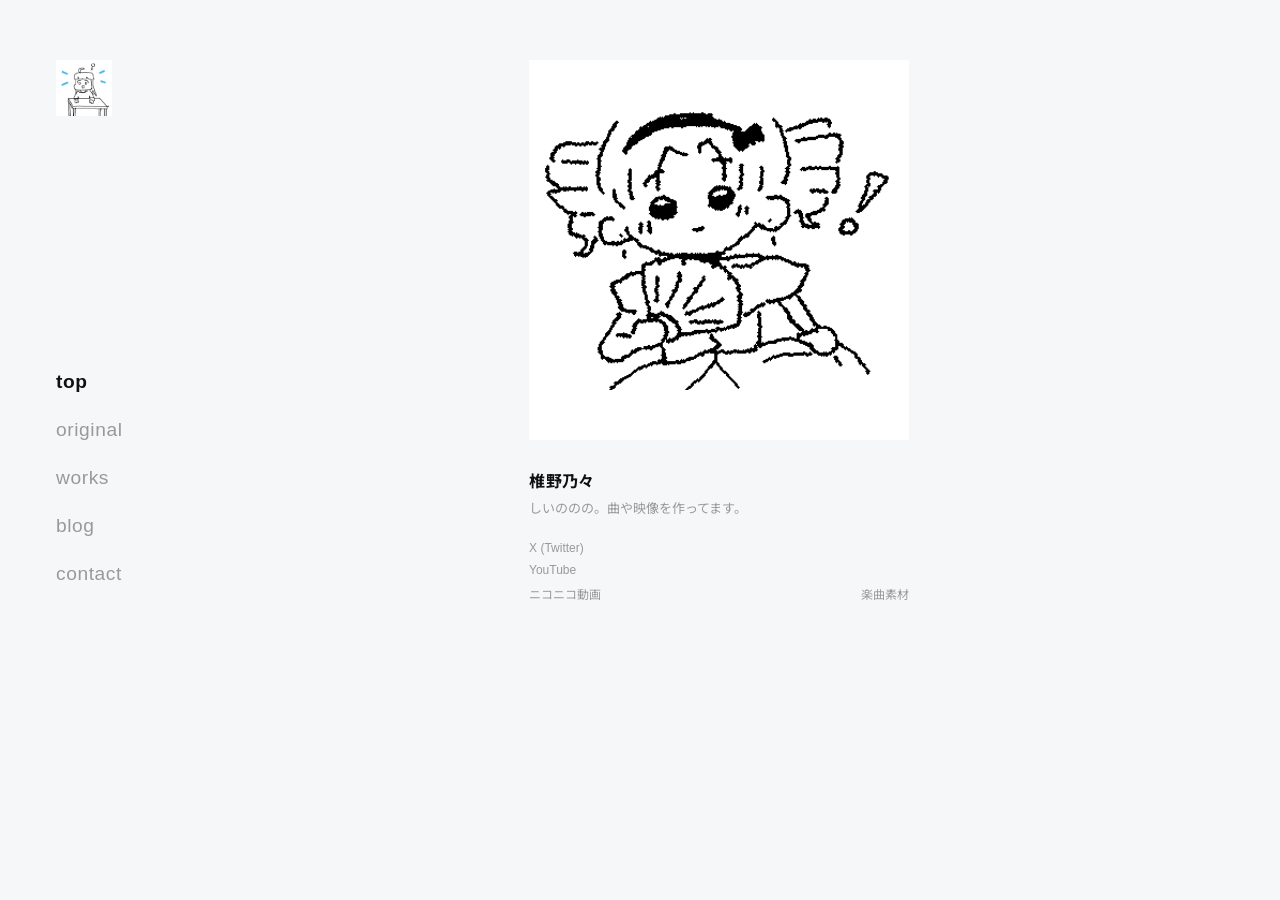
==== index.html @ c0e24e5c "Add files via upload" ====
<!DOCTYPE html>
<html lang="ja">
<head>
<meta charset="UTF-8">
<meta name="viewport" content="width=device-width, initial-scale=1.0">
<title>椎野乃々のウェブサイト</title>
<meta name="description" content="これまでの活動記録をまとめたポートフォリオサイトです。">
<link rel="icon" href="assets/icon.jpg">

<link rel="preconnect" href="https://fonts.googleapis.com">
<link rel="preconnect" href="https://fonts.gstatic.com" crossorigin>
<link href="https://fonts.googleapis.com/css2?family=Noto+Sans+JP:wght@300;400;500;700&display=swap" rel="stylesheet">

<link rel="stylesheet" href="style.css">
</head>
<body class="is-viewing-top">

<!-- ========== モバイル用トップバー ========== -->
<header class="mobile-bar">
  <a href="#" data-panel="top" class="mobile-bar__icon-wrap">
    <img src="assets/icon.jpg" alt="YOUR NAME" class="mobile-bar__icon" onerror="this.remove()">
  </a>
  <div class="mobile-bar__menu-trigger" id="mobileMenuTrigger">
    <span class="mobile-bar__menu-label">menu→</span>
    <button class="mobile-bar__toggle" id="menuToggle" aria-label="メニューを開く" aria-expanded="false">
      <span></span><span></span><span></span>
    </button>
  </div>
</header>

<div class="app">

  <!-- ========== 左ペイン：メニュー（PCでは画面の1/3） ========== -->
  <aside class="nav-pane">
    <div class="nav-pane__brand">
      <a href="#" data-panel="top" class="nav-pane__icon-wrap">
        <img src="assets/icon.jpg" alt="YOUR NAME" class="nav-pane__icon" onerror="this.remove()">
      </a>
    </div>

    <nav aria-label="メインナビゲーション">
      <ul class="nav-pane__list" id="navList">
        <li data-panel="top" class="is-active">
          <a href="#" data-panel="top" class="nav-pane__link">top</a>
        </li>
        <li data-panel="original">
          <div class="nav-pane__row">
            <a href="#" data-section="original" class="nav-pane__link">original</a>
            <ul class="nav-pane__catlist">
              <li><a href="#" class="nav-pane__cat" data-section="original" data-category="mv">mv</a></li>
              <li><a href="#" class="nav-pane__cat" data-section="original" data-category="releases">releases</a></li>
              <li><a href="#" class="nav-pane__cat" data-section="original" data-category="design">design</a></li>
              <li><a href="#" class="nav-pane__cat" data-section="original" data-category="others">others</a></li>
            </ul>
          </div>
        </li>
        <li data-panel="works">
          <div class="nav-pane__row">
            <a href="#" data-section="works" class="nav-pane__link">works</a>
            <ul class="nav-pane__catlist">
              <li><a href="#" class="nav-pane__cat" data-section="works" data-category="video">video</a></li>
              <li><a href="#" class="nav-pane__cat" data-section="works" data-category="music">music</a></li>
              <li><a href="#" class="nav-pane__cat" data-section="works" data-category="design">design</a></li>
              <li><a href="#" class="nav-pane__cat" data-section="works" data-category="others">others</a></li>
            </ul>
          </div>
        </li>
        <li data-panel="blog">
          <a href="#" data-panel="blog" class="nav-pane__link">blog</a>
        </li>
        <li data-panel="contact">
          <a href="#" data-panel="contact" class="nav-pane__link">contact</a>
        </li>
      </ul>
    </nav>

    <div class="nav-scrollbar" id="navScrollbar">
      <div class="nav-scrollbar__thumb" id="navScrollbarThumb"></div>
    </div>
  </aside>

  <!-- ========== 右ペイン：コンテンツ（PCでは画面の2/3） ========== -->
  <main class="view-pane" id="viewPane">

    <!-- ===== TOP ===== -->
    <section class="view is-active" id="view-top">
      <div class="view__inner">
        <a href="#" data-panel="listening" class="hero-image">
          <img src="assets/hero.gif" alt="椎野乃々" onerror="this.remove()">
        </a>
        <p class="hero-name">椎野乃々</p>
        <p class="hero-desc">しいののの。曲や映像を作ってます。</p>
        <ul class="hero-links">
          <li><a href="https://x.com/nonono_rain" target="_blank" rel="noopener">X (Twitter)</a></li>
          <li><a href="https://www.youtube.com/@aimai.5036" target="_blank" rel="noopener">YouTube</a></li>
          <li class="hero-links__pair">
            <a href="https://www.nicovideo.jp/user/123464943" target="_blank" rel="noopener">ニコニコ動画</a>
            <a href="https://drive.google.com/drive/folders/14TiNCbeLsuGgeU9SYpYMtmS-5s3uT9EH?usp=drive_link" target="_blank" rel="noopener">楽曲素材</a>
          </li>
        </ul>
      </div>
    </section>

    <!-- ===== LISTENING（アイコンクリックで表示。4曲がPC・スマホどちらも1画面に収まるレイアウト） ===== -->
    <section class="view" id="view-listening">
      <div class="view__inner">
        <a href="#" data-panel="top" class="view__back">← back</a>
        <h2 class="listening-title">( ´ー`).｡oO（わたしを構成する音楽たち）</h2>
        <div class="listening-grid" id="listeningGrid"><!-- JSで生成 --></div>
      </div>
    </section>

    <!-- ===== ORIGINAL（作品詳細。クリックした作品の内容をJSで差し込む） ===== -->
    <section class="view" id="view-original-detail" data-nav-group="original">
      <div class="view__inner">
        <a href="#" data-panel="original-category" class="view__back">← back</a>
        <div class="detail-thumb" id="originalDetailMedia"><!-- JSがiframeを挿入 --></div>
        <h2 class="view__title detail-title" id="originalDetailTitle"></h2>
        <p class="view__desc" id="originalDetailBody"></p>
      </div>
    </section>

    <!-- ===== ORIGINAL（カテゴリ別一覧。JSでカテゴリごとに内容を差し込む） ===== -->
    <section class="view" id="view-original-category" data-nav-group="original">
      <div class="view__inner">
        <header class="view__head">
          <span class="view__eyebrow">Original - 自主制作</span>
          <h2 class="view__title" id="originalCategoryLabel"></h2>
        </header>
        <div class="thumb-grid" id="originalCategoryGrid"><!-- JSで生成 --></div>
      </div>
    </section>

    <!-- ===== WORKS（作品詳細。クリックした作品の内容をJSで差し込む） ===== -->
    <section class="view" id="view-work-detail" data-nav-group="works">
      <div class="view__inner">
        <a href="#" data-panel="works-category" class="view__back">← back</a>
        <div class="detail-thumb" id="workDetailMedia"><!-- JSが画像またはiframeを挿入 --></div>
        <h2 class="view__title detail-title" id="workDetailTitle"></h2>
        <p class="view__desc" id="workDetailBody"></p>
      </div>
    </section>

    <!-- ===== WORKS（カテゴリ別一覧。JSでカテゴリごとに内容を差し込む） ===== -->
    <section class="view" id="view-works-category" data-nav-group="works">
      <div class="view__inner">
        <header class="view__head">
          <span class="view__eyebrow">Works - ご依頼での制作</span>
          <h2 class="view__title" id="worksCategoryLabel"></h2>
        </header>
        <div class="thumb-grid" id="worksCategoryGrid"><!-- JSで生成 --></div>
      </div>
    </section>

    <!-- ===== BLOG ===== -->
    <section class="view" id="view-blog">
      <div class="view__inner">
        <header class="view__head">
          <span class="view__eyebrow">Blog - 意味があったりなかったり</span>
          <h2 class="view__title">blog</h2>
        </header>
        <ul class="blog-list" id="blogList"><!-- JSで生成（新しい順） --></ul>
      </div>
    </section>

    <!-- ===== BLOG（記事詳細。クリックした記事の内容をJSで差し込む） ===== -->
    <section class="view" id="view-blog-detail" data-nav-group="blog">
      <div class="view__inner">
        <a href="#" data-panel="blog" class="view__back">← back</a>
        <span class="view__eyebrow" id="blogDetailDate"></span>
        <h2 class="view__title" id="blogDetailTitle"></h2>
        <p class="view__desc" id="blogDetailBody"></p>
      </div>
    </section>

    <!-- ===== CONTACT ===== -->
    <section class="view" id="view-contact">
      <div class="view__inner">
        <header class="view__head">
          <span class="view__eyebrow">Contact - 連絡</span>
          <h2 class="view__title">contact</h2>
          <p class="view__desc">ご依頼・お問い合わせなど、こちらよりお気軽にご連絡ください！</p>
        </header>
        <a href="mailto:nonono.rain22@gmail.com" class="contact-email">nonono.rain22@gmail.com</a>
        <ul class="contact-social">
          <li><a href="https://x.com/nonono_rain" target="_blank" rel="noopener">X (Twitter) のDMでも可</a></li>
        </ul>
        <div class="contact-image">
          <img src="assets/contact.gif" alt="" onerror="this.parentElement.remove()">
        </div>
          <p class="view__desc">「おててやわらかカニ キーホルダー」</p>
      </div>
    </section>

  </main>
</div>

<!-- ===== ORIGINAL「design」カテゴリ用ライトボックス ===== -->
<div class="design-lightbox" id="designLightbox" aria-hidden="true">
  <div class="design-lightbox__backdrop" id="designLightboxBackdrop"></div>
  <button class="design-lightbox__close" id="designLightboxClose" aria-label="閉じる">&times;</button>
  <button class="design-lightbox__arrow design-lightbox__arrow--prev" id="lightboxPrev" aria-label="前の画像">&lt;</button>
  <div class="design-lightbox__box">
    <div class="design-lightbox__img-wrap" id="designLightboxImgWrap">
      <img class="design-lightbox__img" id="designLightboxImg" src="" alt="">
    </div>
    <p class="design-lightbox__title" id="designLightboxTitle"></p>
  </div>
  <button class="design-lightbox__arrow design-lightbox__arrow--next" id="lightboxNext" aria-label="次の画像">&gt;</button>
</div>

<canvas id="cursorTrail"></canvas>

<script src="script.js"></script>
</body>
</html>
---- style.css ----
/* =====================================================
   DESIGN TOKENS
   ===================================================== */
:root{
  --black:  #111111;
  --white:  #F6F7F8;
  --gray:   #999999;
  --line:   #e4e4e4;

  --font-family:  "Helvetica Neue", Helvetica, Arial, "Noto Sans JP", sans-serif;
  --font-mono:    var(--font-family);
  --font-display: var(--font-family);
  --font-body:    var(--font-family);

  --nav-w: 33.3333%;
  --ease: cubic-bezier(.22,.61,.36,1);
}

*, *::before, *::after{ box-sizing: border-box; }

html, body{
  height: 100%;
  margin: 0;
  overflow: hidden; /* ページ全体のスクロールバーを出さない */
}

body{
  font-family: var(--font-body);
  background: var(--white);
  color: var(--black);
  -webkit-font-smoothing: antialiased;
}

a{ color: inherit; text-decoration: none; }
ul{ list-style: none; margin:0; padding:0; }
h1,h2,h3,p{ margin:0; }
img{ max-width:100%; display:block; }
button{ font-family: inherit; }

::selection{ background: var(--black); color: var(--white); }

.nav-pane, .view-pane{
  scrollbar-width: none;
  -ms-overflow-style: none;
}
.nav-pane::-webkit-scrollbar,
.view-pane::-webkit-scrollbar{ display:none; }

/* =====================================================
   全体レイアウト（PC: 左1/3メニュー・右2/3コンテンツ）
   ===================================================== */
.app{
  display:flex;
  height: 100vh;   /* 古いブラウザ向けの保険 */
  height: 100dvh;  /* ブラウザのバー分を差し引いた「実際に見える高さ」 */
  width: 100vw;
}

/* ---- 左ペイン：メニュー ---- */
.nav-pane{
  position: relative;
  width: var(--nav-w);
  height: 100%;
  flex-shrink: 0;
  padding: 60px 56px;
  display:flex;
  flex-direction:column;
  overflow-y: auto;
}
.nav-pane__brand{ flex-shrink: 0; }
.nav-pane nav{
  flex: 1;
  min-height: 0;
  display:flex;
  align-items: safe center; /* 縦の余白が足りないときは上寄せになり、アイコンと重ならないようにする */
}

.nav-pane__icon-wrap{
  display: block;
  width: 56px;
  height: 56px;
  background: #f2f2f2;
  overflow: hidden;
}
.nav-pane__icon{
  width:100%; height:100%; object-fit:cover; display:block;
}

.nav-pane__list{ display:flex; flex-direction:column; gap: 6px; }
.nav-pane__row{ display:flex; align-items:flex-start; gap: 52px; }
.nav-pane__link{
  display:inline-block;
  flex-shrink: 0;
  padding: 10px 0;
  font-size: clamp(17px, 1.5vw, 21px);
  letter-spacing:.03em;
  color: var(--gray);
  text-transform: lowercase;
  transition: color .2s var(--ease);
}
.nav-pane__list li:hover .nav-pane__link{ color: var(--black); }
.nav-pane__list li.is-active .nav-pane__link{
  color: var(--black);
  font-weight:700;
}

/* カテゴリ一覧（ORIGINAL・WORKS）：メニュータイトルと同じ文字サイズ、スクロールなし */
.nav-pane__catlist{
  display:none;
  flex: 1;
  min-width: 0;
}
.nav-pane__list li.is-active .nav-pane__catlist{ display:block; }
.nav-pane__cat{
  display:block;
  padding: 4px 0;
  font-size: clamp(17px, 1.5vw, 21px);
  letter-spacing:.03em;
  color: var(--gray);
  text-transform: lowercase;
  transition: color .2s var(--ease);
}
.nav-pane__cat:hover{ color: var(--black); }
.nav-pane__cat.is-active{ color: var(--black); font-weight:700; }

/* ---- 右ペイン：コンテンツ ---- */
.view-pane{
  width: calc(100% - var(--nav-w));
  height: 100%;
  overflow-y: auto;
}

.view{
  display:none;
  min-height: 100%;
  padding: 60px 8vw 100px;
}
.view.is-active{ display:block; }
#view-top.is-active{ display:flex; align-items:flex-start; }

.view__inner{ width:100%; max-width: 640px; }

.view__head{ margin-bottom: 64px; max-width: 560px; }
.view__eyebrow{
  font-size: 14px;
  letter-spacing: .1em;
  color: var(--gray);
  margin-bottom: 16px;
  display:block;
}
.view__title{
  font-weight: 700;
  font-size: clamp(30px, 3.4vw, 44px);
  letter-spacing: .06em;
  line-height: 1;
  margin-bottom: 0;
}
/* ORIGINAL・WORKSの詳細ページ：作品タイトルは長くなりがちなので少し小さくする */
.detail-title{
  font-size: clamp(20px, 2.4vw, 28px);
  line-height: 1.3;
}
.view__desc{
  font-size: 13px;
  line-height: 2;
  color: var(--gray);
  max-width: 440px;
}

/* =====================================================
   MOBILE TOP BAR + オーバーレイメニュー
   ===================================================== */
.mobile-bar{
  display:none;
  position: fixed;
  top:0; left:0; right:0;
  height: 56px;
  background: var(--white);
  border-bottom: 1px solid var(--line);
  align-items:center;
  justify-content: space-between;
  padding: 0 20px;
  z-index: 200;
}
.mobile-bar__icon-wrap{
  display: block;
  width: 32px;
  height: 32px;
  background: #f2f2f2;
  overflow: hidden;
}
.mobile-bar__icon{ width:100%; height:100%; object-fit:cover; display:block; }
.mobile-bar__menu-trigger{
  display:flex;
  align-items:center;
  gap: 8px;
  cursor: pointer;
}
.mobile-bar__menu-label{
  font-family: var(--font-family);
  font-size: 14px;
  letter-spacing:.05em;
  color: var(--black);
}
.nav-open .mobile-bar__menu-label{ display:none; }
.mobile-bar__toggle{
  width:24px; height:16px;
  background:none; border:none;
  position:relative;
  cursor:pointer;
  padding:0;
}
.mobile-bar__toggle span{
  position:absolute; left:0; right:0;
  height:1px; background: var(--black);
  transition: transform .25s var(--ease), opacity .25s var(--ease);
}
.mobile-bar__toggle span:nth-child(1){ top:0; }
.mobile-bar__toggle span:nth-child(2){ top:7px; }
.mobile-bar__toggle span:nth-child(3){ top:14px; }
/* ハンバーガーの見た目(3本線⇔×)はCSSのクラスではなく、
   script.js側で直接style指定して切り替えます（表示のズレを防ぐため） */

.mobile-nav{
  position: fixed;
  top:56px; left:0; right:0; bottom:0;
  background: var(--white);
  transform: translateY(-110%);
  transition: transform .3s var(--ease);
  z-index: 150;
  display:flex;
  flex-direction:column;
  padding: 40px 8vw;
  gap: 6px;
  overflow-y:auto;
}
.nav-open .mobile-nav{ transform: translateY(0); }
.mobile-nav a{
  font-weight:700;
  font-size: 20px;
  letter-spacing:.04em;
  padding: 16px 0;
  border-bottom: 1px solid var(--line);
  text-transform: lowercase;
}
.mobile-nav__group{ border-bottom: 1px solid var(--line); }
.mobile-nav__group .nav-pane__link{
  display:block;
  font-weight:700;
  font-size: 20px;
  letter-spacing:.04em;
  padding: 16px 0 8px;
  color: var(--black);
}
.mobile-nav__cats{
  display:flex;
  flex-direction:column;
  gap:2px;
  padding-bottom: 16px;
}
.mobile-nav__cats .nav-pane__cat{
  font-size: 15px;
  padding: 6px 0 6px 16px;
  color: var(--gray);
}

/* =====================================================
   TOP
   ===================================================== */
.hero-image{
  display: block;
  width: 100%;
  max-width: 380px;
  aspect-ratio: 1 / 1;
  background: #FFFFFF;
  overflow: hidden;
  margin-bottom: 28px;
  cursor: pointer;
}
.hero-image img{
  width:100%; height:100%; object-fit: contain; display:block;
}
.hero-name{
  font-weight:700;
  font-size: 16px;
  letter-spacing:.03em;
  margin-bottom: 6px;
}
.hero-desc{
  font-size: 13px;
  color: var(--gray);
}
.hero-links{
  display:flex;
  flex-direction:column;
  gap: 8px;
  margin-top: 24px;
  max-width: 380px; /* hero-imageのmax-widthと合わせて右端をそろえる */
  font-size: 12px;
  color: var(--gray);
}
.hero-links a{ transition: color .2s var(--ease); }
.hero-links a:hover{ color: var(--black); }
.hero-links__pair{
  display:flex;
  justify-content: space-between;
}

/* =====================================================
   LISTENING（アイコンをクリックした時のページ）
   4曲とも正方形のサムネイルで、2列に並べる（他のページと同じ、通常のスクロール）
   ===================================================== */
.listening-title{
  font-weight: 700;
  font-size: clamp(18px, 2vw, 26px);
  letter-spacing: .06em;
  line-height: 1.3;
  margin-bottom: 32px;
}
.listening-grid{
  display:flex;
  flex-direction:column;
  gap: 20px;
}
.listening-row{
  display:flex;
  gap: 20px;
}
.listening-item{
  cursor:pointer;
  flex: 1;
  min-width: 0; /* 中身のサイズで勝手に広がり、正方形がズレるのを防ぐ */
}
.listening-item__thumb{
  width:100%;
  aspect-ratio: 1 / 1; /* 4曲とも常に正方形 */
  position:relative;
  overflow:hidden;
  background: #f2f2f2;
}
.listening-item__thumb img,
.listening-item__thumb iframe{
  width:100%; height:100%; object-fit:cover; border:0; display:block;
}
.listening-item__play{ position:absolute; inset:0; display:flex; align-items:center; justify-content:center; }
.listening-item__play::before{
  content:"";
  width:34px; height:34px;
  border-radius:50%;
  border:1px solid var(--white);
  opacity:0;
  transition: opacity .2s var(--ease);
}
.listening-item__play::after{
  content:"";
  position:absolute;
  border-style: solid;
  border-width: 6px 0 6px 9px;
  border-color: transparent transparent transparent var(--white);
  opacity:0;
  transition: opacity .2s var(--ease);
  transform: translateX(2px);
}
.listening-item:hover .listening-item__play::before,
.listening-item:hover .listening-item__play::after{ opacity:1; }
.listening-item__title{
  margin-top: 8px;
  font-size: 12px;
  font-weight:700;
  overflow:hidden;
  text-overflow:ellipsis;
  white-space:nowrap;
}

/* =====================================================
   ORIGINAL / WORKS 詳細・カテゴリビューの「戻る」リンク
   ===================================================== */
.view__back{
  display:inline-block;
  font-size: 15px;
  color: var(--gray);
  margin-bottom: 40px;
  transition: color .2s var(--ease);
}
.view__back:hover{ color: var(--black); }

/* =====================================================
   THUMB LIST（ORIGINAL・WORKS共通：サムネイルが縦に並ぶ一覧・枠なし）
   ===================================================== */
.thumb-grid{ display:flex; flex-direction:column; gap: 44px; }
.thumb-item{ display:block; cursor:pointer; }
.thumb-item__thumb{
  width:100%;
  aspect-ratio: 16/9;
  overflow:hidden;
  background: var(--white); /* 余白部分もページの背景色と同じにする */
  margin-bottom: 14px;
}
.thumb-item__thumb img{
  width:100%; height:100%; object-fit: contain; display:block;
  transition: opacity .25s var(--ease);
}
.thumb-item:hover .thumb-item__thumb img{ opacity:.85; }
.thumb-item__title{ font-weight:700; font-size: 14px; margin-bottom: 6px; }
.thumb-item__row{
  display:flex;
  justify-content: space-between;
  align-items: baseline;
  gap: 16px;
}
.thumb-item__desc{ font-size: 12px; line-height: 1.8; color: var(--gray); }
.thumb-item__date{
  font-size: 11px;
  color: var(--gray);
  flex-shrink: 0;
  white-space: nowrap;
}

/* =====================================================
   ORIGINAL / WORKS 詳細ビュー
   ===================================================== */
.detail-thumb{
  width:100%;
  aspect-ratio: 16/9; /* 正方形の画像でも、横長(16:9)のときと同じくらいの高さに揃える */
  overflow:hidden;
  background: var(--white); /* 余白部分もページの背景色と同じにする */
  margin-bottom: 32px;
}
.detail-thumb img{ width:100%; height:100%; object-fit: contain; display:block; }
.detail-thumb iframe{ width:100%; height:100%; border:0; display:block; }

/* =====================================================
   BLOG
   ===================================================== */
.blog-list{ border-top: 1px solid var(--line); }
.blog-item{
  border-bottom: 1px solid var(--line);
  padding: 22px 0;
  cursor: pointer;
  display:grid;
  grid-template-columns: 90px 1fr;
  align-items:center;
  gap: 20px;
  transition: opacity .2s var(--ease);
}
.blog-item:hover{ opacity:.6; }
.blog-item__date{ font-size: 11px; color: var(--gray); }
.blog-item__body{ min-width:0; }
.blog-item__title{ font-weight:700; font-size: 14px; margin-bottom: 6px; }
.blog-item__excerpt{
  font-size: 12px; color: var(--gray); line-height:1.7;
  overflow:hidden; text-overflow:ellipsis; white-space:nowrap;
}

/* =====================================================
   CONTACT
   ===================================================== */
.contact-email{
  display:inline-block;
  font-size: clamp(18px, 2.6vw, 23px);
  border-bottom: 1px solid var(--black);
  padding-bottom: 6px;
  margin-bottom: 40px;
  transition: color .2s var(--ease);
}
.contact-email:hover{ color: var(--gray); }
.contact-social{
  display:flex; gap: 20px; flex-wrap: wrap;
  font-size: 12px;
  color: var(--gray);
  margin-bottom: 60px;
}
.contact-social a{ transition: color .2s var(--ease); }
.contact-social a:hover{ color: var(--black); }
.contact-image{
  width: 100%;
  max-width: 320px;
  margin-bottom: 10px;
}
.contact-image img{
  width:100%; height:auto; display:block;
}
/* =====================================================
   FOCUS
   ===================================================== */
a:focus-visible, button:focus-visible{
  outline: 1px solid var(--black);
  outline-offset: 3px;
}

/* =====================================================
   カーソル追従の点線
   ===================================================== */
#cursorTrail{
  position: fixed;
  inset: 0;
  width: 100%;
  height: 100%;
  pointer-events: none;
  z-index: 9999;
}

/* =====================================================
   左メニュー右端のミニスクロールバー（右側コンテンツを素早くスクロールする用）
   道（トラック）は透明のまま、正方形のつまみだけを表示する
   ===================================================== */
.nav-scrollbar{
  display:none;
  position:absolute;
  right: 14px;
  width: 40px;
  z-index: 10;
  /* top・heightはJSで「topの項目〜contactの項目」の実際の位置に合わせて設定します */
}
.nav-scrollbar.is-visible{ display:block; }
.nav-scrollbar__thumb{
  position:absolute;
  top:0;
  left:0;
  width:40px;
  height:40px;
  background: #F8ABA6;
  cursor: grab;
  touch-action: none; /* 指でドラッグしたときにページ側がスクロールしてしまわないようにする */
}
.nav-scrollbar__thumb:active{ cursor: grabbing; }

/* =====================================================
   ORIGINAL「design」カテゴリ用ライトボックス
   ・矢印と閉じるボタンは画像サイズに関係なく常に同じ位置（position:fixed）
   ・画像にカーソルを合わせて動かすと、その位置を中心に拡大表示される
   ===================================================== */
.design-lightbox{
  display:none;
  position: fixed;
  inset: 0;
  z-index: 2000;
  align-items: center;
  justify-content: center;
}
.design-lightbox.is-open{ display:flex; }
.design-lightbox__backdrop{
  position: absolute;
  inset: 0;
  background: rgba(17,17,17,.85);
}
.design-lightbox__box{
  position: relative;
  z-index: 1;
  width: min(760px, 78vw);
  display:flex;
  flex-direction: column;
  align-items: center;
}
.design-lightbox__img-wrap{
  width: 100%;
  height: 80vh;
  overflow: visible; /* 拡大した画像が枠の外(画面いっぱい)まで見えるようにする */
  cursor: zoom-in;
}
.design-lightbox__img{
  width: 100%;
  height: 100%;
  object-fit: contain; /* 画像全体を切り取らずに表示する（枠の背景は透明なので余白も目立たない） */
  display:block;
  transition: opacity .15s ease, transform .1s ease;
  transform-origin: center center;
}
.design-lightbox__title{
  margin-top: 14px;
  color: var(--white);
  font-size: 13px;
  text-align:center;
}

/* 閉じるボタン：常に画面左上の同じ位置（画像サイズに影響されない） */
.design-lightbox__close{
  position: fixed;
  top: 24px;
  left: 24px;
  z-index: 3;
  background:none;
  border:none;
  color: var(--white);
  font-size: 40px;
  line-height: 1;
  cursor:pointer;
}

/* 矢印：常に画面の同じ左右位置（画像サイズに影響されない）。
   拡大した画像の上に来ても見えるよう、半透明の黒い四角を背景に敷く */
.design-lightbox__arrow{
  position: fixed;
  top: 50%;
  transform: translateY(-50%);
  z-index: 3;
  background: rgba(0,0,0,.4);
  border:none;
  color: var(--white);
  font-size: 40px;
  font-weight: 700;
  padding: 16px 20px;
  cursor:pointer;
  transition: background .2s var(--ease);
}
.design-lightbox__arrow--prev{ left: 24px; }
.design-lightbox__arrow--next{ right: 24px; }
.design-lightbox__arrow:hover{ background: rgba(0,0,0,.6); }

/* =====================================================
   RESPONSIVE
   ===================================================== */
@media (max-width: 900px) and (orientation: portrait), (max-height: 500px) and (orientation: landscape){
  html, body{ overflow: auto; height: auto; }
  .nav-pane{ display:none; }
  .app{ display:block; height:auto; }
  .view-pane{ width:100%; height:auto; border-left:none; }
  .view{
    min-height: calc(100vh - 56px);  /* 古いブラウザ向けの保険 */
    min-height: calc(100dvh - 56px);
    padding: 90px 6vw 70px;
  }
  #view-top.is-active{ display:block; padding-top: 80px; }
  .mobile-bar{ display:flex; }
  .blog-item{ grid-template-columns: 1fr; gap:6px; }
  .listening-row{
    gap: 20px; /* 中央付近(左上・右下の頂点)が窮屈にならないよう、余白自体を少し広げる */
    align-items: flex-start; /* 基本は上端に揃える（2番目のサムネイルはこのまま） */
  }
  /* 2番目・3番目のサムネイルだけ少し小さくする（横スクロールなしで4つとも収まるように）。
     同じ段の中でぴったり隣り合うよう、余白ではなく比率(flex)で幅を分け合う */
  .listening-item--small{ flex: 0.7; }
  /* 3番目(下段の左)だけは、隣の4番目(大)の下端に揃える */
  .listening-row:nth-child(2) .listening-item--small{ align-self: flex-end; }
  .view__inner{ margin: 0 auto; } /* コンテンツが画面幅より狭いときは中央に揃える（左寄りにならないように） */

  /* ライトボックス：スマホでは矢印・閉じるボタンの余白を詰めて画像を広く見せる */
  .design-lightbox__arrow{ padding: 8px; font-size: 26px; }
  .design-lightbox__arrow--prev{ left: 8px; }
  .design-lightbox__arrow--next{ right: 8px; }
  .design-lightbox__close{ top: 12px; left: 12px; font-size: 32px; }
  .design-lightbox__box{ width: 86vw; }
  .design-lightbox__img-wrap{ height: 70vh; }

  /* TOPを表示しているときだけ「menu→」の文字がやわらかく点滅する（3秒に1回）
     ※ハンバーガーアイコンの親要素ごと動かすと、一部のスマホブラウザで
       アイコンの表示が更新されなくなる不具合が起きるため、文字だけを動かす */
  body.is-viewing-top .mobile-bar__menu-label{
    animation: menuTriggerPulse 3s ease-in-out infinite;
  }
}

@keyframes menuTriggerPulse{
  0%, 80%, 100%{ opacity: 1; }
  15%{ opacity: .20; }
}
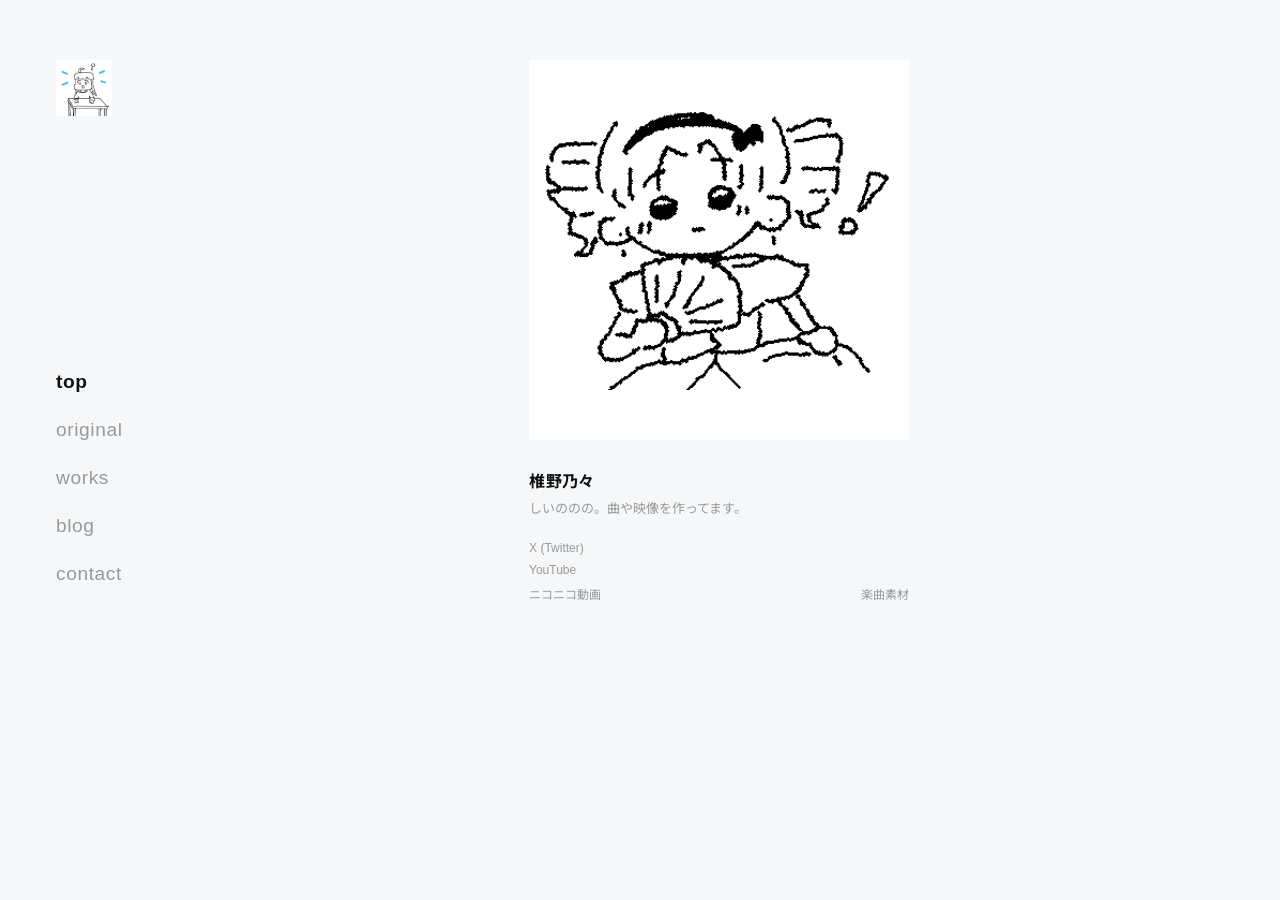
==== commit 42f3c2a7: "Add files via upload" ====
--- a/index.html
+++ b/index.html
@@ -105,7 +105,7 @@
     <section class="view" id="view-listening">
       <div class="view__inner">
         <a href="#" data-panel="top" class="view__back">← back</a>
-        <h2 class="listening-title">( ´ー`).｡oO（わたしを構成する音楽たち）</h2>
+        <h2 class="listening-title">( ´ー`).｡oO（わたしを構成する音楽）</h2>
         <div class="listening-grid" id="listeningGrid"><!-- JSで生成 --></div>
       </div>
     </section>
--- a/style.css
+++ b/style.css
@@ -629,7 +629,7 @@
   }
   /* 2番目・3番目のサムネイルだけ少し小さくする（横スクロールなしで4つとも収まるように）。
      同じ段の中でぴったり隣り合うよう、余白ではなく比率(flex)で幅を分け合う */
-  .listening-item--small{ flex: 0.7; }
+  .listening-item--small{ flex: 0.6; }
   /* 3番目(下段の左)だけは、隣の4番目(大)の下端に揃える */
   .listening-row:nth-child(2) .listening-item--small{ align-self: flex-end; }
   .view__inner{ margin: 0 auto; } /* コンテンツが画面幅より狭いときは中央に揃える（左寄りにならないように） */
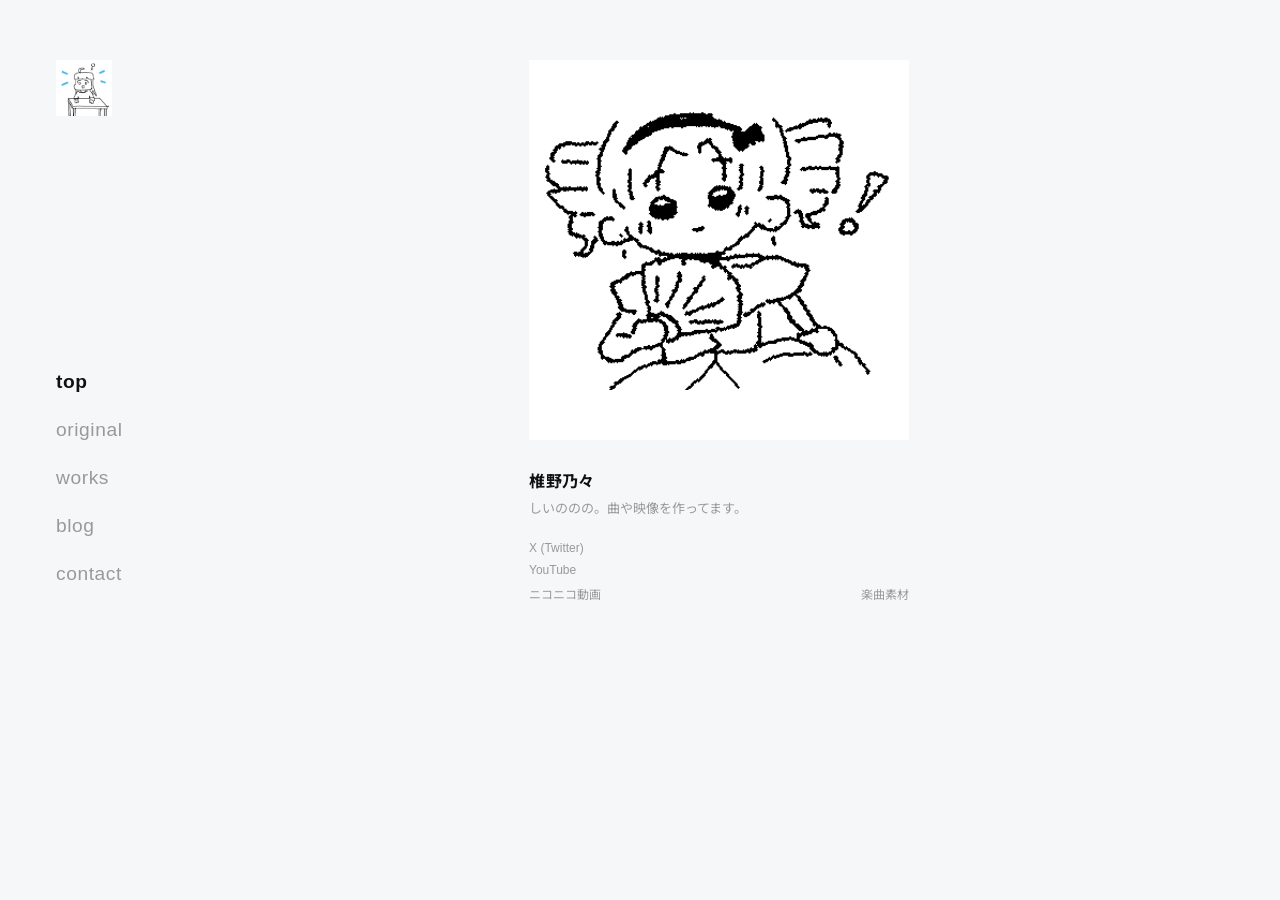
==== commit 00743e7c: "Add files via upload" ====
--- a/index.html
+++ b/index.html
@@ -12,6 +12,8 @@
 <link href="https://fonts.googleapis.com/css2?family=Noto+Sans+JP:wght@300;400;500;700&display=swap" rel="stylesheet">
 
 <link rel="stylesheet" href="style.css">
+<script src="https://cdn.jsdelivr.net/npm/marked/marked.min.js"></script>
+<script async src="https://platform.twitter.com/widgets.js" charset="utf-8"></script>
 </head>
 <body class="is-viewing-top">
 
@@ -116,7 +118,7 @@
         <a href="#" data-panel="original-category" class="view__back">← back</a>
         <div class="detail-thumb" id="originalDetailMedia"><!-- JSがiframeを挿入 --></div>
         <h2 class="view__title detail-title" id="originalDetailTitle"></h2>
-        <p class="view__desc" id="originalDetailBody"></p>
+        <div class="view__desc" id="originalDetailBody"></div>
       </div>
     </section>
 
@@ -137,7 +139,7 @@
         <a href="#" data-panel="works-category" class="view__back">← back</a>
         <div class="detail-thumb" id="workDetailMedia"><!-- JSが画像またはiframeを挿入 --></div>
         <h2 class="view__title detail-title" id="workDetailTitle"></h2>
-        <p class="view__desc" id="workDetailBody"></p>
+        <div class="view__desc" id="workDetailBody"></div>
       </div>
     </section>
 
--- a/style.css
+++ b/style.css
@@ -165,6 +165,51 @@
   line-height: 2;
   color: var(--gray);
   max-width: 440px;
+}
+/* ===== Decap CMSで編集する本文まわりのスタイル ===== */
+/* アーティスト名と本文の間隔 */
+.detail-artist{
+  margin-bottom: 24px;
+}
+/* 本文の文字サイズを少し大きく */
+.view__desc p{
+  font-size: 15px;
+  line-height: 1.9;
+}
+/* 本文中のリンクは水色・下線で表示 */
+.view__desc a{
+  color: #6ec3ff;
+  text-decoration: underline;
+  word-break: break-all;
+}
+.view__desc a:hover{
+  opacity: .8;
+}
+/* 見出し */
+.view__desc h2, .view__desc h3{
+  margin-top: 28px;
+  margin-bottom: 12px;
+  line-height: 1.4;
+}
+/* 画像1枚だけの行は、2枚並べて置けるように幅を半分にする（3枚目以降は自動で次の段に折り返します） */
+.view__desc p:has(> img:only-child){
+  display: inline-block;
+  width: calc(50% - 6px);
+  vertical-align: top;
+  margin: 0 12px 12px 0;
+}
+.view__desc p:has(> img:only-child):nth-of-type(2n){
+  margin-right: 0;
+}
+.view__desc p:has(> img:only-child) img{
+  width: 100%;
+  height: auto;
+  display: block;
+  border-radius: 4px;
+}
+/* Xの投稿を埋め込んだときの見た目調整 */
+.view__desc .twitter-tweet{
+  margin: 20px 0;
 }
 
 /* =====================================================
@@ -325,12 +370,18 @@
 .listening-row{
   display:flex;
   gap: 20px;
+  align-items: flex-start; /* 基本は上端に揃える（2番目のサムネイルはこのまま） */
 }
 .listening-item{
   cursor:pointer;
   flex: 1;
   min-width: 0; /* 中身のサイズで勝手に広がり、正方形がズレるのを防ぐ */
 }
+/* 2番目・3番目のサムネイルだけ少し小さくする。
+   同じ段の中でぴったり隣り合うよう、余白ではなく比率(flex)で幅を分け合う */
+.listening-item--small{ flex: 0.6; }
+/* 3番目(下段の左)だけは、隣の4番目(大)の下端に揃える */
+.listening-row:nth-child(2) .listening-item--small{ align-self: flex-end; }
 .listening-item__thumb{
   width:100%;
   aspect-ratio: 1 / 1; /* 4曲とも常に正方形 */
@@ -623,15 +674,6 @@
   #view-top.is-active{ display:block; padding-top: 80px; }
   .mobile-bar{ display:flex; }
   .blog-item{ grid-template-columns: 1fr; gap:6px; }
-  .listening-row{
-    gap: 20px; /* 中央付近(左上・右下の頂点)が窮屈にならないよう、余白自体を少し広げる */
-    align-items: flex-start; /* 基本は上端に揃える（2番目のサムネイルはこのまま） */
-  }
-  /* 2番目・3番目のサムネイルだけ少し小さくする（横スクロールなしで4つとも収まるように）。
-     同じ段の中でぴったり隣り合うよう、余白ではなく比率(flex)で幅を分け合う */
-  .listening-item--small{ flex: 0.6; }
-  /* 3番目(下段の左)だけは、隣の4番目(大)の下端に揃える */
-  .listening-row:nth-child(2) .listening-item--small{ align-self: flex-end; }
   .view__inner{ margin: 0 auto; } /* コンテンツが画面幅より狭いときは中央に揃える（左寄りにならないように） */
 
   /* ライトボックス：スマホでは矢印・閉じるボタンの余白を詰めて画像を広く見せる */
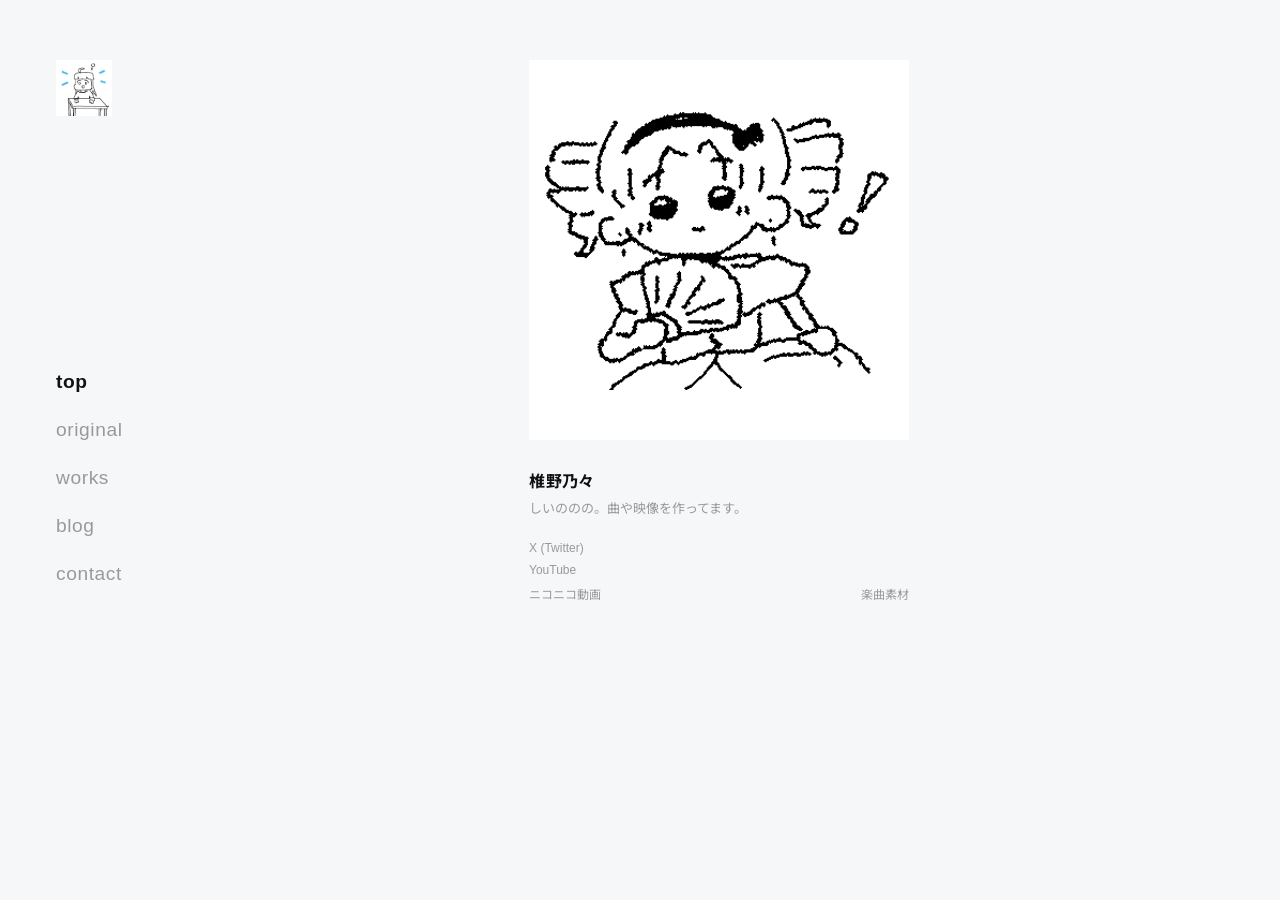
==== commit c270cf9a: "Add files via upload" ====
--- a/index.html
+++ b/index.html
@@ -9,11 +9,10 @@
 
 <link rel="preconnect" href="https://fonts.googleapis.com">
 <link rel="preconnect" href="https://fonts.gstatic.com" crossorigin>
-<link href="https://fonts.googleapis.com/css2?family=Noto+Sans+JP:wght@300;400;500;700&display=swap" rel="stylesheet">
+<link href="https://fonts.googleapis.com/css2?family=Noto+Sans+JP:wght@400;700&display=swap" rel="stylesheet">
 
 <link rel="stylesheet" href="style.css">
 <script src="https://cdn.jsdelivr.net/npm/marked/marked.min.js"></script>
-<script async src="https://platform.twitter.com/widgets.js" charset="utf-8"></script>
 </head>
 <body class="is-viewing-top">
 
@@ -119,6 +118,7 @@
         <div class="detail-thumb" id="originalDetailMedia"><!-- JSがiframeを挿入 --></div>
         <h2 class="view__title detail-title" id="originalDetailTitle"></h2>
         <div class="view__desc" id="originalDetailBody"></div>
+        <a href="#" data-panel="original-category" class="view__back view__back--bottom" id="originalDetailBackBottom">← back</a>
       </div>
     </section>
 
@@ -140,6 +140,7 @@
         <div class="detail-thumb" id="workDetailMedia"><!-- JSが画像またはiframeを挿入 --></div>
         <h2 class="view__title detail-title" id="workDetailTitle"></h2>
         <div class="view__desc" id="workDetailBody"></div>
+        <a href="#" data-panel="works-category" class="view__back view__back--bottom" id="workDetailBackBottom">← back</a>
       </div>
     </section>
 
@@ -171,7 +172,8 @@
         <a href="#" data-panel="blog" class="view__back">← back</a>
         <span class="view__eyebrow" id="blogDetailDate"></span>
         <h2 class="view__title" id="blogDetailTitle"></h2>
-        <p class="view__desc" id="blogDetailBody"></p>
+        <div class="view__desc" id="blogDetailBody"></div>
+        <a href="#" data-panel="blog" class="view__back view__back--bottom" id="blogDetailBackBottom">← back</a>
       </div>
     </section>
 
@@ -211,6 +213,17 @@
   <button class="design-lightbox__arrow design-lightbox__arrow--next" id="lightboxNext" aria-label="次の画像">&gt;</button>
 </div>
 
+<!-- ===== 本文中の画像用ライトボックス（矢印なし・ホイールでズーム） ===== -->
+<div class="design-lightbox" id="bodyImageLightbox" aria-hidden="true">
+  <div class="design-lightbox__backdrop" id="bodyImageLightboxBackdrop"></div>
+  <button class="design-lightbox__close" id="bodyImageLightboxClose" aria-label="閉じる">&times;</button>
+  <div class="design-lightbox__box">
+    <div class="design-lightbox__img-wrap" id="bodyImageLightboxImgWrap">
+      <img class="design-lightbox__img" id="bodyImageLightboxImg" src="" alt="">
+    </div>
+  </div>
+</div>
+
 <canvas id="cursorTrail"></canvas>
 
 <script src="script.js"></script>
--- a/style.css
+++ b/style.css
@@ -169,12 +169,14 @@
 /* ===== Decap CMSで編集する本文まわりのスタイル ===== */
 /* アーティスト名と本文の間隔 */
 .detail-artist{
-  margin-bottom: 24px;
-}
-/* 本文の文字サイズを少し大きく */
-.view__desc p{
+  margin-bottom: 36px;
+  color: var(--gray);
+}
+/* 本文の文字サイズを少し大きく、色は黒に（アーティスト名は上のdetail-artistで灰色のまま維持） */
+.view__desc p:not(.detail-artist){
   font-size: 15px;
   line-height: 1.9;
+  color: var(--black);
 }
 /* 本文中のリンクは水色・下線で表示 */
 .view__desc a{
@@ -190,26 +192,66 @@
   margin-top: 28px;
   margin-bottom: 12px;
   line-height: 1.4;
-}
-/* 画像1枚だけの行は、2枚並べて置けるように幅を半分にする（3枚目以降は自動で次の段に折り返します） */
-.view__desc p:has(> img:only-child){
-  display: inline-block;
-  width: calc(50% - 6px);
-  vertical-align: top;
-  margin: 0 12px 12px 0;
-}
-.view__desc p:has(> img:only-child):nth-of-type(2n){
-  margin-right: 0;
-}
-.view__desc p:has(> img:only-child) img{
+  color: var(--black);
+}
+/* 画像を連続して挿入すると、JS側(groupConsecutiveImages)が2枚ずつ .img-grid で囲みます */
+.view__desc .img-grid{
+  display: grid;
+  grid-template-columns: 1fr 1fr;
+  gap: 12px;
+  margin: 12px 0;
+}
+.view__desc .img-unit img{
   width: 100%;
   height: auto;
   display: block;
   border-radius: 4px;
 }
+/* 「Image(大)」で挿入した画像（画面いっぱいに近い大きさで表示） */
+.view__desc .img-full{
+  margin: 20px 0;
+}
+.view__desc .img-full img{
+  width: 100%;
+  height: auto;
+  display: block;
+  border-radius: 4px;
+}
+/* 画像の説明書き（灰色の小文字） */
+.view__desc .img-caption{
+  display: block;
+  font-size: 12px;
+  color: var(--gray);
+  margin-top: 6px;
+  line-height: 1.5;
+}
 /* Xの投稿を埋め込んだときの見た目調整 */
 .view__desc .twitter-tweet{
   margin: 20px 0;
+}
+/* YouTube動画を埋め込んだときの見た目 */
+.view__desc .yt-embed{
+  position: relative;
+  width: 100%;
+  aspect-ratio: 16 / 9;
+  margin: 20px 0;
+}
+.view__desc .yt-embed iframe{
+  width: 100%;
+  height: 100%;
+  border: 0;
+  display: block;
+  border-radius: 4px;
+}
+/* 本文中で {large}...{/large} {small}...{/small} {pink}...{/pink} と書いた部分の見た目 */
+.view__desc .text-lg{
+  font-size: 2.7em;
+}
+.view__desc .text-sm{
+  font-size: 0.8em;
+}
+.view__desc .text-pink{
+  color: #F58F98;
 }
 
 /* =====================================================
@@ -275,7 +317,7 @@
   z-index: 150;
   display:flex;
   flex-direction:column;
-  padding: 40px 8vw;
+  padding: 16px 8vw 40px;
   gap: 6px;
   overflow-y:auto;
 }
@@ -434,6 +476,12 @@
   transition: color .2s var(--ease);
 }
 .view__back:hover{ color: var(--black); }
+/* 内容が長いページだけ、JS側で表示する一番下の「← back」 */
+.view__back--bottom{
+  display: none;
+  margin-top: 40px;
+  margin-bottom: 0;
+}
 
 /* =====================================================
    THUMB LIST（ORIGINAL・WORKS共通：サムネイルが縦に並ぶ一覧・枠なし）
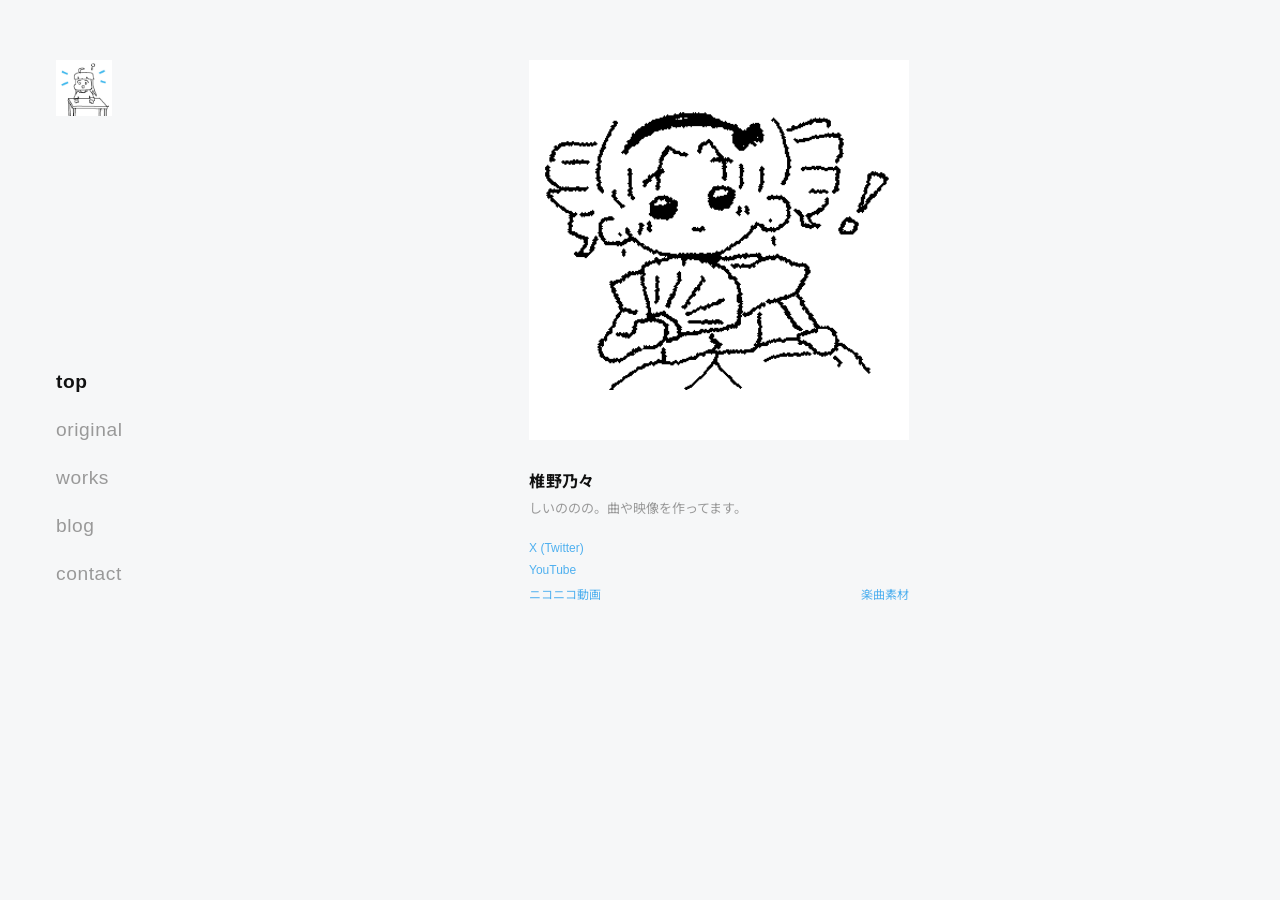
==== commit 87d57c18: "Add files via upload" ====
--- a/index.html
+++ b/index.html
@@ -2,6 +2,8 @@
 <html lang="ja">
 <head>
 <meta charset="UTF-8">
+<!-- /mv/xxx のようなURLになっても、相対パス(style.cssやassets/...)が正しくトップ基準で解決されるようにする -->
+<base href="/">
 <meta name="viewport" content="width=device-width, initial-scale=1.0">
 <title>椎野乃々のウェブサイト</title>
 <meta name="description" content="これまでの活動記録をまとめたポートフォリオサイトです。">
--- a/style.css
+++ b/style.css
@@ -174,26 +174,28 @@
 }
 /* 本文の文字サイズを少し大きく、色は黒に（アーティスト名は上のdetail-artistで灰色のまま維持） */
 .view__desc p:not(.detail-artist){
-  font-size: 15px;
-  line-height: 1.9;
+  font-size: 17px;
+  line-height: 1.8;
   color: var(--black);
 }
 /* 本文中のリンクは水色・下線で表示 */
 .view__desc a{
-  color: #6ec3ff;
+  color: #4fb0ef;
   text-decoration: underline;
   word-break: break-all;
 }
 .view__desc a:hover{
   opacity: .8;
 }
-/* 見出し */
+/* 見出し（本文17pxに合わせたサイズ） */
 .view__desc h2, .view__desc h3{
   margin-top: 28px;
   margin-bottom: 12px;
   line-height: 1.4;
   color: var(--black);
 }
+.view__desc h2{ font-size: 23px; }
+.view__desc h3{ font-size: 20px; }
 /* 画像を連続して挿入すると、JS側(groupConsecutiveImages)が2枚ずつ .img-grid で囲みます */
 .view__desc .img-grid{
   display: grid;
@@ -251,7 +253,7 @@
   font-size: 0.8em;
 }
 .view__desc .text-pink{
-  color: #F58F98;
+  color: #EE7C88;
 }
 
 /* =====================================================
@@ -317,7 +319,7 @@
   z-index: 150;
   display:flex;
   flex-direction:column;
-  padding: 16px 8vw 40px;
+  padding: 12px 8vw 40px;
   gap: 6px;
   overflow-y:auto;
 }
@@ -386,8 +388,12 @@
   font-size: 12px;
   color: var(--gray);
 }
-.hero-links a{ transition: color .2s var(--ease); }
-.hero-links a:hover{ color: var(--black); }
+.hero-links a{
+  color: #4fb0ef;
+  text-decoration: none;
+  transition: opacity .2s var(--ease);
+}
+.hero-links a:hover{ opacity: .8; }
 .hero-links__pair{
   display:flex;
   justify-content: space-between;
